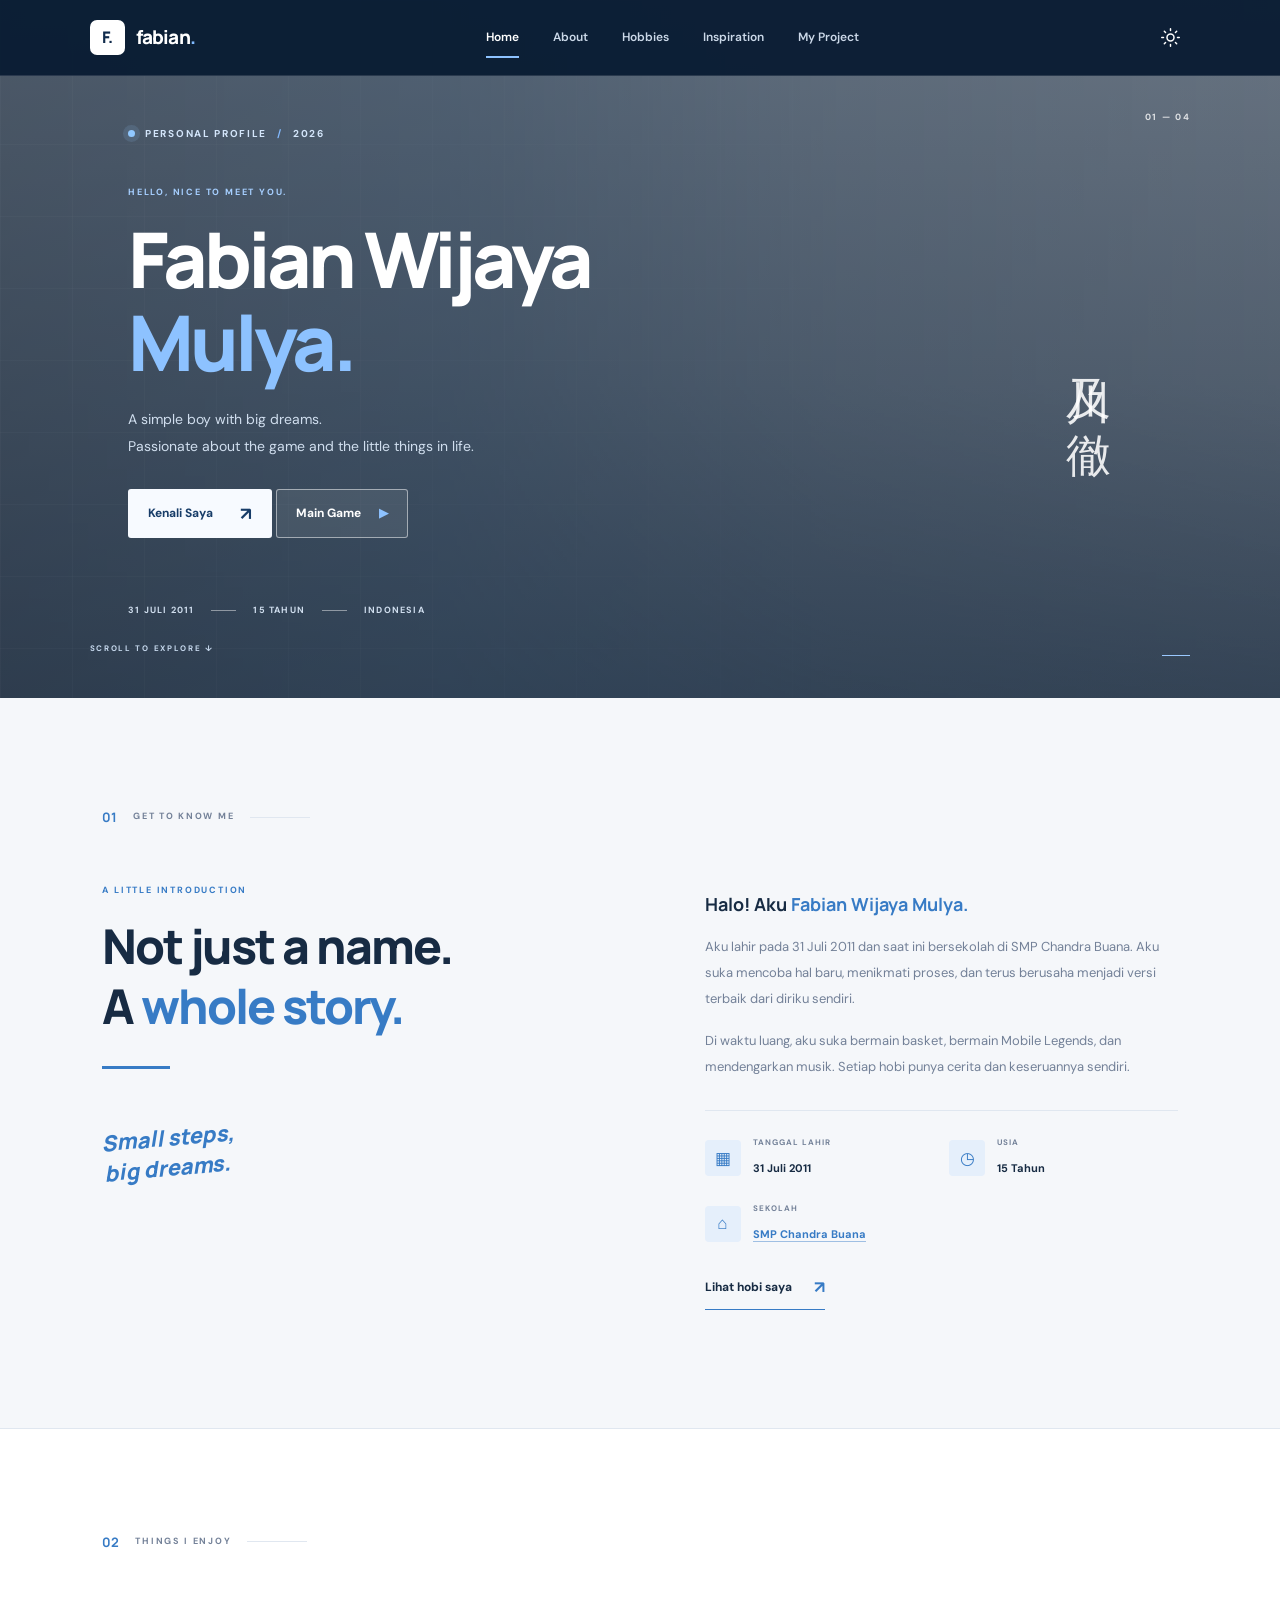
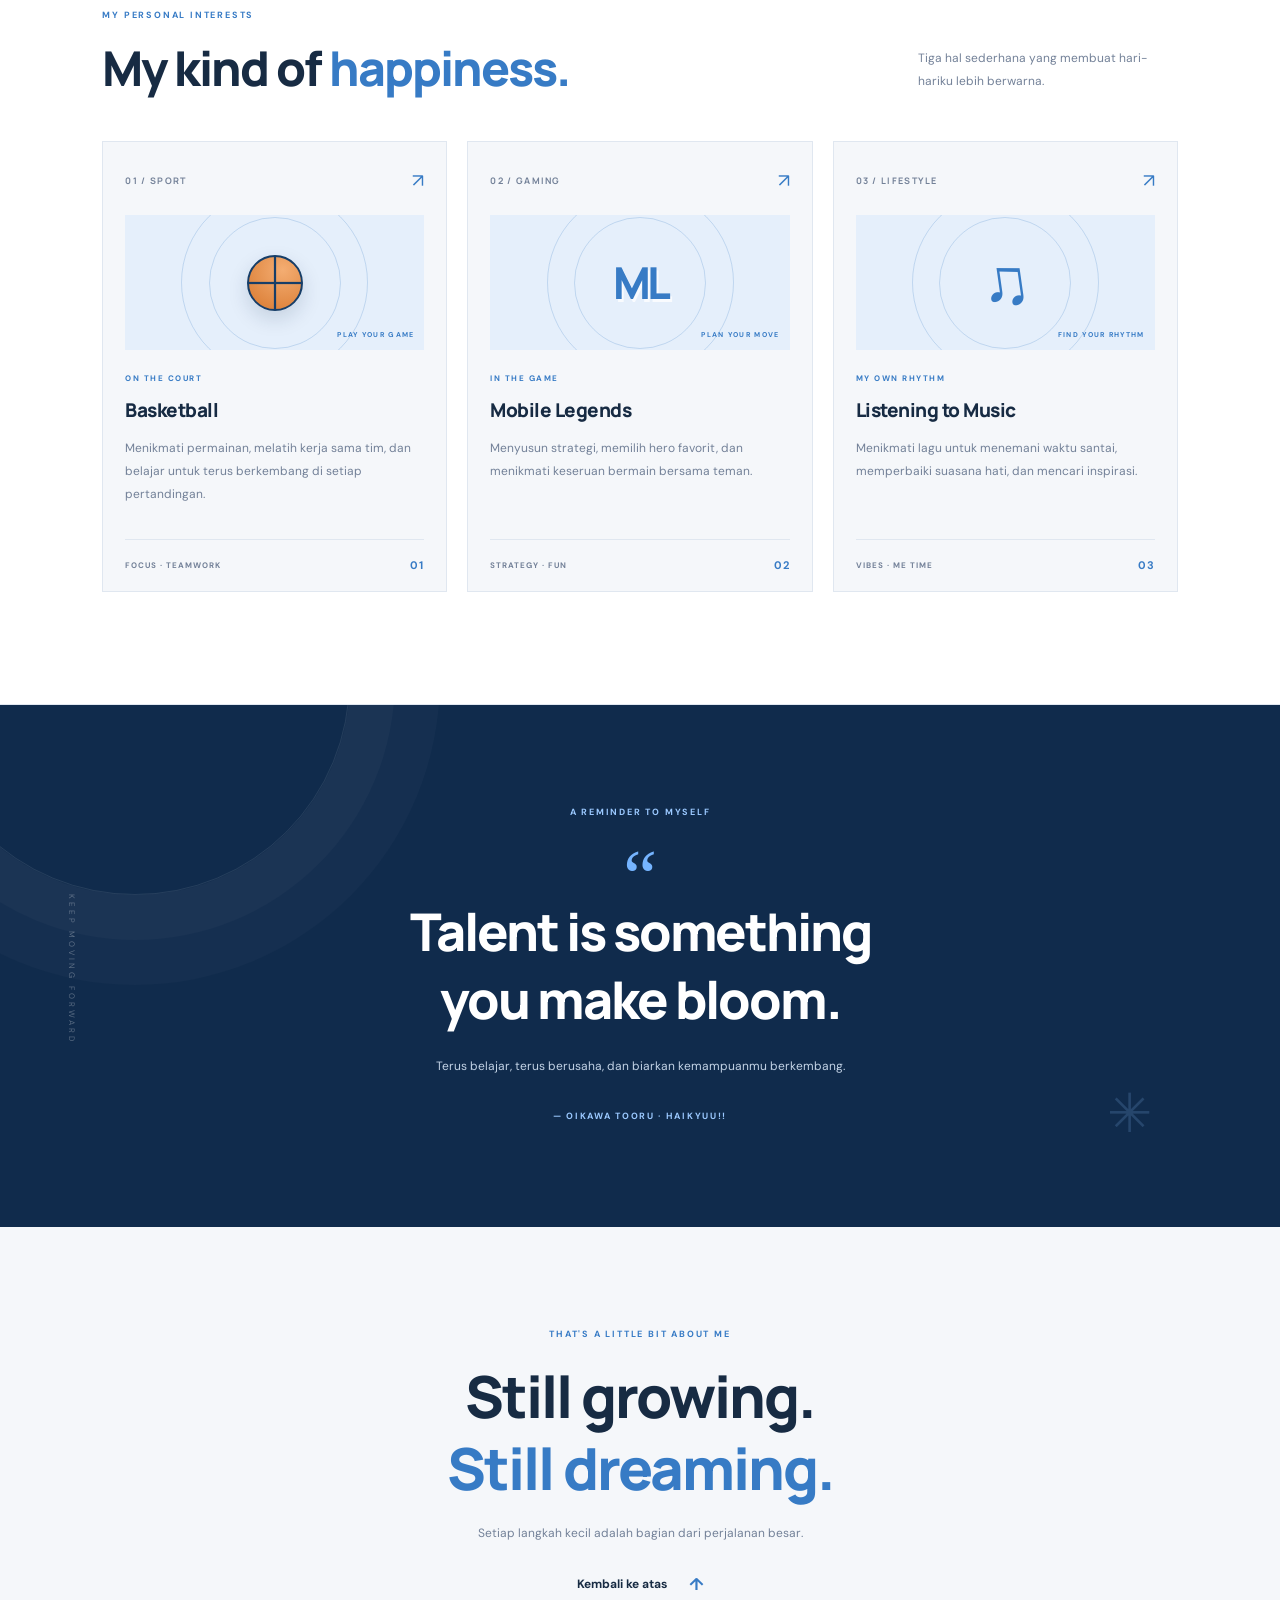
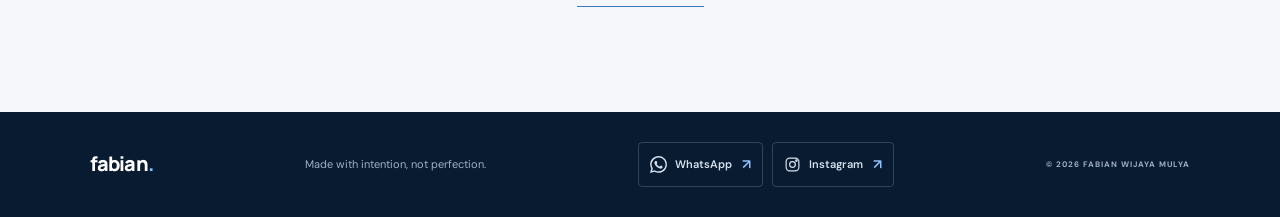
==== index.html @ 52ff794e "Add files via upload" ====
<!DOCTYPE html>
<html lang="id">
<head>
  <meta charset="UTF-8">
  <meta name="viewport" content="width=device-width, initial-scale=1.0">
  <meta name="theme-color" content="#102b4c">
  <meta name="description" content="Kenali Fabian Wijaya Mulya, siswa SMP Chandra Buana yang menyukai basket, Mobile Legends, dan musik.">
  <title>Fabian Wijaya Mulya — Personal Profile</title>

  <link rel="preconnect" href="https://fonts.googleapis.com">
  <link rel="preconnect" href="https://fonts.gstatic.com" crossorigin>
  <link href="https://fonts.googleapis.com/css2?family=DM+Sans:wght@400;500;600;700&family=Manrope:wght@400;500;600;700;800&display=swap" rel="stylesheet">

  <link rel="stylesheet" href="style.css">
  <script src="script.js" defer></script>
</head>

<body>
  <header class="topbar">
    <a href="#home" class="brand" aria-label="Fabian, halaman utama">
      <span class="brand-mark">F.</span>
      <span>fabian<span class="brand-dot">.</span></span>
    </a>

    <nav class="navigation" id="navigation" aria-label="Navigasi utama">
      <a href="#home" class="nav-link active">Home</a>
      <a href="#about" class="nav-link">About</a>
      <a href="#hobbies" class="nav-link">Hobbies</a>
      <a href="#inspiration" class="nav-link">Inspiration</a>
      <a href="project.html" class="nav-link">My Project</a>
    </nav>

    <button class="theme-toggle" id="themeToggle" type="button" aria-label="Ganti tema" title="Ganti tema">
      <svg class="theme-icon" viewBox="0 0 24 24" aria-hidden="true">
        <circle cx="12" cy="12" r="4"/>
        <path d="M12 2v2m0 16v2M4.93 4.93l1.42 1.42m11.3 11.3 1.42 1.42M2 12h2m16 0h2M4.93 19.07l1.42-1.42m11.3-11.3 1.42-1.42"/>
      </svg>
    </button>

    <button class="menu-toggle" id="menuToggle" type="button" aria-label="Buka navigasi" aria-expanded="false" aria-controls="navigation">
      <span></span>
      <span></span>
    </button>
  </header>

  <main>
    <section class="hero" id="home">
      <div class="hero-image" aria-hidden="true"></div>
      <div class="hero-overlay" aria-hidden="true"></div>
      <div class="hero-grid" aria-hidden="true"></div>

      <div class="hero-content">
        <div class="hero-profile-photo" id="profilePhoto">
          <img src="assets/p.png" alt="Foto profil Fabian Wijaya Mulya">
        </div>

        <div class="hero-kicker reveal">
          <span class="status-dot"></span>
          PERSONAL PROFILE <span class="kicker-slash">/</span> 2026
        </div>

        <p class="hero-japanese" aria-hidden="true">及川 徹</p>

        <div class="hero-copy reveal">
          <p class="eyebrow">HELLO, NICE TO MEET YOU.</p>
          <h1>Fabian Wijaya<br><span>Mulya.</span></h1>

          <p class="hero-description">
            A simple boy with big dreams.<br>
            Passionate about the game and the little things in life.
          </p>

          <div class="hero-buttons">
            <a href="#about" class="primary-button">
              Kenali Saya <span>↗</span>
            </a>

            <a href="zuno-volt-fixed/game.html" class="game-button">
              Main Game <span>▶</span>
            </a>
          </div>

          <div class="hero-bottom reveal">
            <span>31 JULI 2011</span>
            <span class="hero-divider"></span>
            <span>15 TAHUN</span>
            <span class="hero-divider"></span>
            <span>INDONESIA</span>
          </div>
        </div>
      </div>

      <div class="hero-caption">
        <span class="caption-line"></span>
      </div>

      <div class="hero-index" aria-hidden="true">01 — 04</div>
      <span class="hero-scroll">SCROLL TO EXPLORE ↓</span>
    </section>

    <section class="intro section-wrap" id="about">
      <div class="section-label reveal">
        <span class="section-number">01</span>
        <span>GET TO KNOW ME</span>
      </div>

      <div class="intro-layout">
        <div class="intro-heading reveal">
          <p class="eyebrow">A LITTLE INTRODUCTION</p>
          <h2>Not just a name.<br>A <span>whole story.</span></h2>
          <div class="heading-line"></div>
          <p class="handwritten">Small steps,<br>big dreams.</p>
        </div>

        <div class="intro-content reveal">
          <p class="intro-lead">Halo! Aku <strong>Fabian Wijaya Mulya.</strong></p>

          <p>
            Aku lahir pada 31 Juli 2011 dan saat ini bersekolah
            di SMP Chandra Buana. Aku suka mencoba hal baru,
            menikmati proses, dan terus berusaha menjadi versi
            terbaik dari diriku sendiri.
          </p>

          <p>
            Di waktu luang, aku suka bermain basket, bermain
            Mobile Legends, dan mendengarkan musik. Setiap hobi
            punya cerita dan keseruannya sendiri.
          </p>

          <div class="profile-facts">
            <div class="fact">
              <span class="fact-icon" aria-hidden="true">▦</span>
              <div>
                <span class="fact-label">TANGGAL LAHIR</span>
                <strong>31 Juli 2011</strong>
              </div>
            </div>

            <div class="fact">
              <span class="fact-icon" aria-hidden="true">◷</span>
              <div>
                <span class="fact-label">USIA</span>
                <strong>15 Tahun</strong>
              </div>
            </div>

            <div class="fact fact-school">
              <span class="fact-icon" aria-hidden="true">⌂</span>
              <div class="school-info">
                <span class="fact-label">SEKOLAH</span>
                <strong>
                  <a href="https://chandrabuana.sch.id/smp" class="school-link" target="_blank" rel="noopener noreferrer">SMP Chandra Buana</a>
                </strong>

                <div class="school-preview">
                  <img src="assets/cb.jpeg" alt="Logo SMP Chandra Buana">
                  <span>SMP Chandra Buana ↗</span>
                </div>
              </div>
            </div>
          </div>

          <a href="#hobbies" class="text-link">
            Lihat hobi saya <span aria-hidden="true">↗</span>
          </a>
        </div>
      </div>
    </section>

    <section class="hobbies-section" id="hobbies">
      <div class="section-wrap">
        <div class="section-label reveal">
          <span class="section-number">02</span>
          <span>THINGS I ENJOY</span>
        </div>

        <div class="hobbies-heading reveal">
          <div>
            <p class="eyebrow">MY PERSONAL INTERESTS</p>
            <h2>My kind of <span>happiness.</span></h2>
          </div>
          <p class="hobbies-note">Tiga hal sederhana yang membuat hari-hariku lebih berwarna.</p>
        </div>

        <div class="hobby-grid">
          <article class="hobby-card reveal">
            <div class="hobby-top">
              <span class="hobby-number">01 / SPORT</span>
              <span class="hobby-icon" aria-hidden="true">↗</span>
            </div>
            <div class="hobby-art basketball-art" aria-hidden="true">
              <span class="basketball"></span>
              <span class="art-label">PLAY YOUR GAME</span>
            </div>
            <div class="hobby-copy">
              <p class="hobby-category">ON THE COURT</p>
              <h3>Basketball</h3>
              <p>Menikmati permainan, melatih kerja sama tim, dan belajar untuk terus berkembang di setiap pertandingan.</p>
            </div>
            <div class="hobby-footer">
              <span>FOCUS · TEAMWORK</span>
              <span aria-hidden="true">01</span>
            </div>
          </article>

          <article class="hobby-card reveal">
            <div class="hobby-top">
              <span class="hobby-number">02 / GAMING</span>
              <span class="hobby-icon" aria-hidden="true">↗</span>
            </div>
            <div class="hobby-art gaming-art" aria-hidden="true">
              <span class="ml-monogram">ML</span>
              <span class="art-label">PLAN YOUR MOVE</span>
            </div>
            <div class="hobby-copy">
              <p class="hobby-category">IN THE GAME</p>
              <h3>Mobile Legends</h3>
              <p>Menyusun strategi, memilih hero favorit, dan menikmati keseruan bermain bersama teman.</p>
            </div>
            <div class="hobby-footer">
              <span>STRATEGY · FUN</span>
              <span aria-hidden="true">02</span>
            </div>
          </article>

          <article class="hobby-card reveal">
            <div class="hobby-top">
              <span class="hobby-number">03 / LIFESTYLE</span>
              <span class="hobby-icon" aria-hidden="true">↗</span>
            </div>
            <div class="hobby-art music-art" aria-hidden="true">
              <span class="music-symbol">♫</span>
              <span class="art-label">FIND YOUR RHYTHM</span>
            </div>
            <div class="hobby-copy">
              <p class="hobby-category">MY OWN RHYTHM</p>
              <h3>Listening to Music</h3>
              <p>Menikmati lagu untuk menemani waktu santai, memperbaiki suasana hati, dan mencari inspirasi.</p>
            </div>
            <div class="hobby-footer">
              <span>VIBES · ME TIME</span>
              <span aria-hidden="true">03</span>
            </div>
          </article>
        </div>
      </div>
    </section>

    <section class="quote-section" id="inspiration">
      <div class="quote-decoration" aria-hidden="true">
        <span class="quote-orbit"></span>
        <span class="quote-star">✳</span>
        <span class="quote-side-text">KEEP MOVING FORWARD</span>
      </div>

      <div class="quote-content reveal">
        <p class="eyebrow">A REMINDER TO MYSELF</p>
        <span class="quote-mark" aria-hidden="true">“</span>
        <blockquote>Talent is something<br>you make bloom.</blockquote>
        <p class="quote-translation">Terus belajar, terus berusaha, dan biarkan kemampuanmu berkembang.</p>
        <span class="quote-author">— OIKAWA TOORU · HAIKYUU!!</span>
      </div>
    </section>

    <section class="closing section-wrap reveal">
      <p class="eyebrow">THAT'S A LITTLE BIT ABOUT ME</p>
      <h2>Still growing.<br><span>Still dreaming.</span></h2>
      <p class="closing-description">Setiap langkah kecil adalah bagian dari perjalanan besar.</p>
      <a class="text-link" href="#home">Kembali ke atas <span aria-hidden="true">↑</span></a>
    </section>
  </main>

  <footer class="footer">
    <a class="footer-brand" href="#home">fabian<span>.</span></a>
    <p class="footer-message">Made with intention, not perfection.</p>

    <div class="social-links">
      <a class="social-link" href="https://wa.me/6287899145038" target="_blank" rel="noopener noreferrer" aria-label="Hubungi Fabian melalui WhatsApp" title="WhatsApp">
        <svg viewBox="0 0 24 24" aria-hidden="true">
          <path d="M20.5 3.5A11.8 11.8 0 0 0 12.1 0C5.5 0 .2 5.3.2 11.8c0 2.1.6 4.2 1.6 6L0 24l6.3-1.7a12 12 0 0 0 5.7 1.4h.1c6.5 0 11.8-5.3 11.8-11.8 0-3.2-1.2-6.1-3.4-8.4ZM12.1 21.7a9.8 9.8 0 0 1-5-1.4l-.4-.2-3.7 1 1-3.6-.2-.4a9.8 9.8 0 1 1 8.3 4.6Zm5.4-7.3c-.3-.1-1.6-.8-1.9-.9-.3-.1-.5-.1-.7.2-.2.3-.7.9-.9 1.1-.2.2-.3.2-.6.1-.3-.1-1.2-.4-2.3-1.4-.8-.7-1.4-1.6-1.6-1.9-.2-.3 0-.5.1-.6l.4-.5c.1-.2.2-.3.3-.5.1-.2 0-.4 0-.5-.1-.1-.7-1.5-.9-2-.2-.5-.5-.4-.7-.4h-.6c-.2 0-.5.1-.8.4-.3.3-1 1-1 2.4s1 2.7 1.1 2.9c.1.2 2 3.1 4.9 4.3.7.3 1.2.5 1.6.6.7.2 1.3.2 1.8.1.6-.1 1.6-.7 1.8-1.3.2-.6.2-1.1.1-1.3-.1-.1-.3-.2-.6-.3Z"/>
        </svg>
        <span>WhatsApp</span>
        <span class="social-arrow" aria-hidden="true">↗</span>
      </a>

      <a class="social-link" href="https://www.instagram.com/fafa23078/" target="_blank" rel="noopener noreferrer" aria-label="Kunjungi Instagram Fabian" title="Instagram">
        <svg viewBox="0 0 24 24" aria-hidden="true">
          <rect x="3" y="3" width="18" height="18" rx="5"/>
          <circle cx="12" cy="12" r="4"/>
          <circle class="instagram-dot" cx="17.5" cy="6.5" r="1"/>
        </svg>
        <span>Instagram</span>
        <span class="social-arrow" aria-hidden="true">↗</span>
      </a>
    </div>

    <span class="footer-copy">© <span id="year">2026</span> FABIAN WIJAYA MULYA</span>
  </footer>
</body>
</html>
---- style.css ----
/* ==========================================
   FABIAN PROFILE
   Editorial Anime / Blue & White
========================================== */

:root {
  color-scheme: light;
  --navy: #102b4c;
  --navy-deep: #091b31;
  --blue: #377bc5;
  --blue-light: #e5effb;
  --paper: #f5f7fa;
  --white: #ffffff;
  --ink: #172b43;
  --muted: #738198;
  --line: #e0e7f0;
  --surface: #ffffff;
  --header-bg: rgba(10, 29, 51, 0.96);
  --shadow: 0 14px 38px rgba(16, 43, 76, 0.07);
  --font-body: "DM Sans", sans-serif;
  --font-display: "Manrope", sans-serif;
}

* {
  box-sizing: border-box;
  margin: 0;
  padding: 0;
}

html {
  scroll-behavior: smooth;
  scroll-padding-top: 85px;
}

body {
  background: var(--paper);
  color: var(--ink);
  font-family: var(--font-body);
  line-height: 1.7;
  overflow-x: hidden;
  -webkit-font-smoothing: antialiased;
  transition: background 0.25s ease, color 0.25s ease;
}

body.dark-theme {
  color-scheme: dark;
  --paper: #0b1727;
  --white: #122239;
  --ink: #eaf2fd;
  --muted: #a0b0c6;
  --line: #293b52;
  --surface: #122239;
  --blue-light: #1d3653;
  --shadow: 0 14px 38px rgba(0, 0, 0, 0.17);
}

a {
  color: inherit;
  text-decoration: none;
}

button {
  font: inherit;
}

button,
a {
  -webkit-tap-highlight-color: transparent;
}

button:focus-visible,
a:focus-visible {
  outline: 3px solid #82baff;
  outline-offset: 4px;
}

::selection {
  color: white;
  background: var(--blue);
}

/* HEADER */

.topbar {
  position: absolute;
  top: 0;
  left: 0;
  z-index: 20;
  display: flex;
  align-items: center;
  justify-content: space-between;
  gap: 28px;
  width: 100%;
  height: 76px;
  padding: 0 7%;
  color: white;
  background: var(--header-bg);
  border-bottom: 1px solid rgba(255, 255, 255, 0.12);
}

.brand {
  display: inline-flex;
  align-items: center;
  gap: 11px;
  font-family: var(--font-display);
  font-size: 19px;
  font-weight: 800;
  letter-spacing: -0.8px;
}

.brand-mark {
  display: grid;
  width: 35px;
  height: 35px;
  place-items: center;
  color: var(--navy);
  background: white;
  border-radius: 7px;
  font-size: 16px;
}

.brand-dot,
.footer-brand span {
  color: #80baff;
}

.navigation {
  display: flex;
  align-items: center;
  gap: 34px;
}

.nav-link {
  position: relative;
  color: #cbd8e8;
  font-size: 12px;
  font-weight: 600;
  transition: color 0.2s ease;
}

.nav-link::after {
  position: absolute;
  right: 100%;
  bottom: -10px;
  left: 0;
  height: 2px;
  content: "";
  background: #8dc2ff;
  transition: right 0.25s ease;
}

.nav-link:hover,
.nav-link.active {
  color: white;
}

.nav-link:hover::after,
.nav-link.active::after {
  right: 0;
}

.theme-toggle,
.menu-toggle {
  display: grid;
  flex-shrink: 0;
  place-items: center;
  color: white;
  background: transparent;
  border: 0;
  cursor: pointer;
}

.theme-toggle {
  width: 40px;
  height: 40px;
  border-radius: 50%;
}

.theme-toggle:hover {
  background: rgba(255, 255, 255, 0.12);
}

.theme-icon {
  width: 21px;
  height: 21px;
  fill: none;
  stroke: currentColor;
  stroke-width: 1.7;
  stroke-linecap: round;
}

.menu-toggle {
  display: none;
  padding: 8px;
}

.menu-toggle span {
  display: block;
  width: 22px;
  height: 2px;
  margin: 3px;
  background: white;
  transition: transform 0.2s ease;
}

.menu-toggle[aria-expanded="true"] span:first-child {
  transform: translateY(4px) rotate(45deg);
}

.menu-toggle[aria-expanded="true"] span:last-child {
  transform: translateY(-4px) rotate(-45deg);
}

/* HERO */

.hero {
  position: relative;
  isolation: isolate;
  display: flex;
  align-items: center;
  min-height: 680px;
  overflow: hidden;
  padding: 125px 10% 80px;
  color: white;

  background-image:
    linear-gradient(
      rgba(7, 24, 44, 0.55),
      rgba(7, 24, 44, 0.75)
    ),
    url("img/Oikawa.jpg");

  background-size: cover;
  background-position: center;
  background-repeat: no-repeat;
}

.hero-image,
.hero-overlay,
.hero-grid {
  position: absolute;
  inset: 0;
  pointer-events: none;
}

.hero-image {
  z-index: -3;
  background-image: url("img/oikawa.jpg");
  background-position: center 36%;
  background-size: cover;
  transform: scale(1.015);
}

.hero-overlay {
  z-index: -2;
  background:
    linear-gradient(
      90deg,
      rgba(7, 24, 44, 0.97) 0%,
      rgba(12, 40, 69, 0.88) 35%,
      rgba(12, 40, 69, 0.48) 65%,
      rgba(12, 40, 69, 0.26) 100%
    ),
    linear-gradient(
      0deg,
      rgba(9, 27, 49, 0.66),
      transparent 45%
    );
}

.hero-grid {
  z-index: -1;
  opacity: 0.12;
  background-image:
    linear-gradient(rgba(255,255,255,.2) 1px, transparent 1px),
    linear-gradient(90deg, rgba(255,255,255,.2) 1px, transparent 1px);
  background-size: 72px 72px;
  mask-image: linear-gradient(to right, black, transparent 80%);
}

.hero-content {
  position: relative;
  z-index: 1;
  width: 100%;
  max-width: 1180px;
  margin: 0 auto;
}

.hero-kicker,
.eyebrow,
.section-label,
.hero-bottom,
.hero-caption,
.hero-index,
.hero-scroll,
.fact-label,
.hobby-category,
.hobby-footer,
.quote-author,
.footer-copy {
  font-size: 10px;
  font-weight: 700;
  letter-spacing: 1.7px;
}

.hero-kicker {
  display: flex;
  align-items: center;
  gap: 10px;
  margin-bottom: 43px;
  color: #d4e6fb;
}

.status-dot {
  width: 7px;
  height: 7px;
  background: #91c8ff;
  border-radius: 50%;
  box-shadow: 0 0 0 5px rgba(145, 200, 255, 0.13);
}

.kicker-slash {
  color: #83baff;
}

.hero-japanese {
  position: absolute;
  top: 13%;
  right: 1%;
  font-family: serif;
  font-size: clamp(38px, 5vw, 66px);
  line-height: 1.5;
  writing-mode: vertical-rl;
  color: rgba(255,255,255,0.65);
  letter-spacing: 10px;
  pointer-events: none;
}

.hero-copy {
  max-width: 650px;
}

.eyebrow {
  margin-bottom: 18px;
  color: var(--blue);
  font-size: 9px;
  letter-spacing: 1.8px;
}

.hero-copy .eyebrow {
  color: #a6cfff;
}

.hero h1 {
  font-family: var(--font-display);
  font-size: clamp(43px, 6vw, 78px);
  font-weight: 800;
  line-height: 1.08;
  letter-spacing: -4px;
}

.hero h1 span {
  color: #8dc2ff;
}

.hero-description {
  margin-top: 22px;
  color: #d0deee;
  font-size: 14px;
  line-height: 1.9;
}

.primary-button {
  display: inline-flex;
  align-items: center;
  gap: 27px;
  margin-top: 30px;
  padding: 13px 19px;
  color: #173c68;
  background: #f7faff;
  border: 1px solid transparent;
  border-radius: 3px;
  font-size: 12px;
  font-weight: 700;
  transition:
    background 0.25s ease,
    transform 0.25s ease;
}

.primary-button span {
  font-size: 18px;
  line-height: 1;
}

.primary-button:hover {
  background: #8dc2ff;
  transform: translateY(-2px);
}

.hero-bottom {
  display: flex;
  align-items: center;
  flex-wrap: wrap;
  gap: 17px;
  margin-top: 65px;
  color: #d0deee;
  font-size: 9px;
  letter-spacing: 1.2px;
}

.hero-divider {
  width: 25px;
  height: 1px;
  background: rgba(255,255,255,0.45);
}

.hero-caption {
  position: absolute;
  right: 7%;
  bottom: 42px;
  display: flex;
  align-items: center;
  gap: 10px;
  color: #e2ecf8;
  font-size: 8px;
}

.caption-line {
  width: 28px;
  height: 1px;
  background: #9bc9ff;
}

.hero-index {
  position: absolute;
  top: 110px;
  right: 7%;
  color: rgba(255,255,255,0.8);
  font-size: 9px;
}

.hero-scroll {
  position: absolute;
  bottom: 42px;
  left: 7%;
  color: #c6d8ed;
  font-size: 8px;
}

/* SHARED SECTIONS */

.section-wrap {
  width: min(1180px, 84%);
  margin: 0 auto;
}

.intro {
  padding-top: 108px;
  padding-bottom: 118px;
}

.section-label {
  display: flex;
  align-items: center;
  gap: 16px;
  margin-bottom: 55px;
  color: var(--muted);
  font-size: 9px;
}

.section-number {
  color: var(--blue);
  font-family: var(--font-display);
  font-size: 13px;
  letter-spacing: 0;
}

.section-label::after {
  width: 60px;
  height: 1px;
  content: "";
  background: var(--line);
}

.intro-layout {
  display: grid;
  grid-template-columns: 1fr 1fr;
  gap: 12%;
}

.intro-heading h2,
.hobbies-heading h2,
.closing h2 {
  font-family: var(--font-display);
  font-size: clamp(32px, 4vw, 48px);
  font-weight: 800;
  line-height: 1.25;
  letter-spacing: -2px;
}

.intro-heading h2 span,
.hobbies-heading h2 span,
.closing h2 span {
  color: var(--blue);
}

.heading-line {
  width: 68px;
  height: 3px;
  margin-top: 30px;
  background: var(--blue);
}

.handwritten {
  margin-top: 40px;
  color: var(--blue);
  font-family: var(--font-display);
  font-size: 22px;
  font-weight: 800;
  font-style: italic;
  line-height: 1.35;
  transform: rotate(-5deg);
}

.intro-content {
  padding-top: 3px;
}

.intro-content > p {
  margin-bottom: 16px;
  color: var(--muted);
  font-size: 13px;
  line-height: 2;
}

.intro-content .intro-lead {
  margin-bottom: 12px;
  color: var(--ink);
  font-family: var(--font-display);
  font-size: 18px;
  font-weight: 700;
}

.intro-lead strong {
  color: var(--blue);
}

.profile-facts {
  display: grid;
  grid-template-columns: 1fr 1fr;
  gap: 22px 16px;
  margin-top: 30px;
  padding-top: 25px;
  border-top: 1px solid var(--line);
}

.fact {
  display: flex;
  align-items: center;
  gap: 12px;
  min-width: 0;
}

.fact-icon {
  display: grid;
  flex-shrink: 0;
  width: 36px;
  height: 36px;
  place-items: center;
  color: var(--blue);
  background: var(--blue-light);
  border-radius: 4px;
  font-size: 17px;
}

.fact-label {
  display: block;
  margin-bottom: 3px;
  color: var(--muted);
  font-size: 8px;
  letter-spacing: 1px;
}

.fact strong {
  font-size: 11px;
  font-weight: 700;
  overflow-wrap: anywhere;
}

.text-link {
  display: inline-flex;
  align-items: center;
  gap: 22px;
  margin-top: 27px;
  padding-bottom: 7px;
  color: var(--ink);
  border-bottom: 1px solid var(--blue);
  font-size: 12px;
  font-weight: 700;
}

.text-link span {
  color: var(--blue);
  font-size: 17px;
  transition: transform 0.2s ease;
}

.text-link:hover span {
  transform: translate(3px, -2px);
}

/* HOBBIES */

.hobbies-section {
  padding: 102px 0 112px;
  background: var(--white);
  border-top: 1px solid var(--line);
  border-bottom: 1px solid var(--line);
}

.hobbies-heading {
  display: flex;
  align-items: end;
  justify-content: space-between;
  gap: 30px;
  margin-bottom: 43px;
}

.hobbies-heading .eyebrow {
  margin-bottom: 15px;
}

.hobbies-note {
  max-width: 260px;
  padding-bottom: 5px;
  color: var(--muted);
  font-size: 12px;
  line-height: 1.9;
}

.hobby-grid {
  display: grid;
  grid-template-columns: repeat(3, minmax(0, 1fr));
  gap: 20px;
}

.hobby-card {
  display: flex;
  flex-direction: column;
  min-width: 0;
  padding: 23px 22px 0;
  background: var(--paper);
  border: 1px solid var(--line);
  transition:
    transform 0.3s ease,
    border-color 0.3s ease,
    box-shadow 0.3s ease;
}

.hobby-card:hover {
  transform: translateY(-5px);
  border-color: #8eb8e8;
  box-shadow: var(--shadow);
}

.hobby-top {
  display: flex;
  align-items: center;
  justify-content: space-between;
}

.hobby-number {
  color: var(--muted);
  font-family: var(--font-display);
  font-size: 9px;
  font-weight: 700;
  letter-spacing: 1.3px;
}

.hobby-icon {
  color: var(--blue);
  font-size: 19px;
}

.hobby-art {
  position: relative;
  display: grid;
  height: 135px;
  margin: 18px 0 22px;
  overflow: hidden;
  place-items: center;
  background: var(--blue-light);
}

.hobby-art::before,
.hobby-art::after {
  position: absolute;
  content: "";
  border: 1px solid rgba(55,123,197,0.22);
  border-radius: 50%;
}

.hobby-art::before {
  width: 130px;
  height: 130px;
}

.hobby-art::after {
  width: 185px;
  height: 185px;
}

.basketball {
  z-index: 1;
  width: 56px;
  height: 56px;
  background:
    linear-gradient(90deg, transparent 47%, #173e68 48%, #173e68 52%, transparent 53%),
    linear-gradient(0deg, transparent 47%, #173e68 48%, #173e68 52%, transparent 53%),
    radial-gradient(circle at 65% 25%, #f4ad72, #d8792f);
  border: 2px solid #173e68;
  border-radius: 50%;
  box-shadow: 0 8px 20px rgba(16,43,76,0.15);
}

.ml-monogram {
  z-index: 1;
  color: var(--blue);
  font-family: var(--font-display);
  font-size: 44px;
  font-weight: 800;
  letter-spacing: -4px;
  text-shadow: 2px 3px 0 rgba(255,255,255,0.75);
}

.music-symbol {
  z-index: 1;
  color: var(--blue);
  font-size: 67px;
  font-weight: 700;
  line-height: 1;
  transform: rotate(-8deg);
}

.art-label {
  position: absolute;
  right: 10px;
  bottom: 9px;
  z-index: 2;
  color: var(--blue);
  font-size: 7px;
  font-weight: 700;
  letter-spacing: 1.3px;
}

.hobby-category {
  margin-bottom: 8px;
  color: var(--blue);
  font-size: 8px;
  letter-spacing: 1.5px;
}

.hobby-copy h3 {
  margin-bottom: 11px;
  font-family: var(--font-display);
  font-size: 19px;
  font-weight: 800;
  letter-spacing: -0.5px;
}

.hobby-copy > p:last-child {
  min-height: 80px;
  color: var(--muted);
  font-size: 12px;
  line-height: 1.9;
}

.hobby-footer {
  display: flex;
  align-items: center;
  justify-content: space-between;
  gap: 8px;
  margin-top: 22px;
  padding: 16px 0;
  color: var(--muted);
  border-top: 1px solid var(--line);
  font-size: 8px;
  letter-spacing: 1px;
}

.hobby-footer span:last-child {
  color: var(--blue);
  font-size: 11px;
}

/* INSPIRATION */

.quote-section {
  position: relative;
  display: flex;
  justify-content: center;
  padding: 100px 8%;
  overflow: hidden;
  color: white;
  text-align: center;
  background: var(--navy);
}

.quote-content {
  position: relative;
  z-index: 1;
  max-width: 650px;
}

.quote-content .eyebrow {
  color: #9bc9ff;
}

.quote-mark {
  display: block;
  height: 60px;
  margin-top: 12px;
  color: #75b4ff;
  font-family: Georgia, serif;
  font-size: 76px;
  line-height: 1;
}

.quote-content blockquote {
  font-family: var(--font-display);
  font-size: clamp(31px, 4.5vw, 52px);
  font-weight: 800;
  line-height: 1.3;
  letter-spacing: -2px;
}

.quote-translation {
  max-width: 440px;
  margin: 22px auto;
  color: #c3d3e6;
  font-size: 12px;
  line-height: 1.9;
}

.quote-author {
  color: #9bc9ff;
  font-size: 9px;
}

.quote-decoration {
  position: absolute;
  inset: 0;
  overflow: hidden;
  pointer-events: none;
}

.quote-orbit {
  position: absolute;
  top: -240px;
  left: -80px;
  width: 430px;
  height: 430px;
  border: 1px solid rgba(255,255,255,0.09);
  border-radius: 50%;
  box-shadow:
    0 0 0 45px rgba(255,255,255,0.025),
    0 0 0 90px rgba(255,255,255,0.02);
}

.quote-star {
  position: absolute;
  right: 10%;
  bottom: 13%;
  color: rgba(141,194,255,0.18);
  font-size: 54px;
}

.quote-side-text {
  position: absolute;
  bottom: 35%;
  left: 5%;
  color: rgba(255,255,255,0.3);
  font-size: 8px;
  letter-spacing: 3px;
  writing-mode: vertical-rl;
}

/* CLOSING */

.closing {
  padding-top: 100px;
  padding-bottom: 105px;
  text-align: center;
}

.closing .eyebrow {
  margin-bottom: 17px;
}

.closing h2 {
  font-size: clamp(36px, 5vw, 58px);
}

.closing-description {
  margin-top: 18px;
  color: var(--muted);
  font-size: 12px;
}

/* FOOTER & SOCIAL MEDIA */

.footer {
  display: flex;
  align-items: center;
  justify-content: space-between;
  flex-wrap: wrap;
  gap: 18px;
  min-height: 105px;
  padding: 24px 7%;
  color: #d4e0ee;
  background: var(--navy-deep);
}

.footer-brand {
  font-family: var(--font-display);
  font-size: 20px;
  font-weight: 800;
  letter-spacing: -0.8px;
  color: white;
}

.footer-message {
  color: #9fb1c7;
  font-size: 11px;
}

.social-links {
  display: flex;
  align-items: center;
  justify-content: center;
  flex-wrap: wrap;
  gap: 9px;
}

.social-link {
  display: inline-flex;
  align-items: center;
  gap: 8px;
  padding: 10px 11px;
  color: #d4e0ee;
  background: transparent;
  border: 1px solid rgba(212,224,238,0.2);
  border-radius: 4px;
  font-size: 11px;
  font-weight: 600;
  transition:
    color 0.25s ease,
    background 0.25s ease,
    border-color 0.25s ease,
    transform 0.25s ease;
}

.social-link svg {
  width: 17px;
  height: 17px;
  flex-shrink: 0;
  fill: none;
  stroke: currentColor;
  stroke-width: 1.7;
  stroke-linecap: round;
  stroke-linejoin: round;
}

.social-link:first-child svg {
  fill: currentColor;
  stroke: none;
}

.social-link .social-arrow {
  margin-left: 2px;
  color: #8dc2ff;
  font-size: 14px;
  transition: transform 0.25s ease;
}

.social-link:hover {
  color: white;
  background: rgba(102,165,235,0.14);
  border-color: #6eabea;
  transform: translateY(-2px);
}

.social-link:hover .social-arrow {
  transform: translate(2px, -2px);
}

.footer-copy {
  color: #9fb1c7;
  font-size: 8px;
  letter-spacing: 1px;
}

/* SCROLL REVEAL */

.reveal {
  opacity: 0;
  transform: translateY(20px);
  transition:
    opacity 0.7s ease,
    transform 0.7s ease;
}

.reveal.visible {
  opacity: 1;
  transform: translateY(0);
}

@media (prefers-reduced-motion: reduce) {
  *,
  *::before,
  *::after {
    scroll-behavior: auto !important;
    transition-duration: 0.01ms !important;
    animation-duration: 0.01ms !important;
  }

  .reveal {
    opacity: 1;
    transform: none;
  }
}

/* TABLET */

@media (max-width: 1000px) {
  .topbar {
    padding: 0 5%;
  }

  .navigation {
    gap: 20px;
  }

  .hero {
    padding-right: 8%;
    padding-left: 8%;
    background-position: 58% center;
  }

  .section-wrap {
    width: 88%;
  }

  .intro-layout {
    gap: 7%;
  }

  .hobby-grid {
    gap: 13px;
  }

  .hobby-card {
    padding-right: 16px;
    padding-left: 16px;
  }

  .footer {
    padding-right: 5%;
    padding-left: 5%;
  }
}

/* MOBILE */

@media (max-width: 720px) {
  html {
    scroll-padding-top: 75px;
  }

  .topbar {
    height: 68px;
    padding: 0 6%;
    gap: 10px;
  }

  .brand {
    font-size: 17px;
  }

  .navigation {
    position: absolute;
    top: 68px;
    right: 0;
    left: 0;
    display: none;
    align-items: stretch;
    flex-direction: column;
    gap: 0;
    padding: 14px 6% 22px;
    background: #102b4c;
    border-top: 1px solid rgba(255,255,255,0.12);
  }

  .navigation.open {
    display: flex;
  }

  .nav-link {
    padding: 12px 0;
    font-size: 13px;
  }

  .nav-link::after {
    bottom: 5px;
  }

  .theme-toggle {
    margin-left: auto;
  }

  .menu-toggle {
    display: grid;
  }

  .hero {
    min-height: 700px;
    align-items: end;
    padding: 130px 7% 100px;
  }

  .hero-image {
    background-position: 61% center;
  }

  .hero-overlay {
    background:
      linear-gradient(
        0deg,
        rgba(7,24,44,0.98) 0%,
        rgba(7,24,44,0.85) 45%,
        rgba(7,24,44,0.25) 100%
      ),
      linear-gradient(
        90deg,
        rgba(7,24,44,0.38),
        transparent
      );
  }

  .hero-kicker {
    margin-bottom: 29px;
    font-size: 8px;
    letter-spacing: 1.2px;
  }

  .hero h1 {
    font-size: clamp(42px, 10vw, 63px);
    letter-spacing: -2.5px;
  }

  .hero-description {
    font-size: 13px;
  }

  .hero-japanese {
    top: 14%;
    right: 1%;
    font-size: 34px;
    opacity: 0.8;
  }

  .hero-index {
    top: 91px;
    right: 7%;
  }

  .hero-bottom {
    gap: 10px;
    margin-top: 47px;
    font-size: 8px;
    letter-spacing: 0.8px;
  }

  .hero-divider {
    width: 12px;
  }

  .hero-caption {
    right: 7%;
    bottom: 28px;
    font-size: 7px;
  }

  .hero-scroll {
    bottom: 28px;
    left: 7%;
    font-size: 7px;
  }

  .section-wrap {
    width: 86%;
  }

  .intro {
    padding-top: 76px;
    padding-bottom: 82px;
  }

  .section-label {
    margin-bottom: 38px;
  }

  .intro-layout {
    grid-template-columns: 1fr;
    gap: 35px;
  }

  .intro-heading h2,
  .hobbies-heading h2 {
    font-size: 36px;
  }

  .handwritten {
    margin-top: 25px;
    font-size: 20px;
  }

  .profile-facts {
    grid-template-columns: 1fr;
    gap: 17px;
  }

  .hobbies-section {
    padding: 76px 0 82px;
  }

  .hobbies-heading {
    display: block;
    margin-bottom: 32px;
  }

  .hobbies-note {
    margin-top: 14px;
  }

  .hobby-grid {
    grid-template-columns: 1fr;
    gap: 17px;
  }

  .hobby-card {
    padding: 20px 20px 0;
  }

  .hobby-art {
    height: 145px;
  }

  .hobby-copy > p:last-child {
    min-height: 0;
  }

  .hobby-footer {
    margin-top: 18px;
  }

  .quote-section {
    padding: 82px 7%;
  }

  .quote-content blockquote {
    font-size: 34px;
    letter-spacing: -1.4px;
  }

  .quote-side-text {
    display: none;
  }

  .quote-star {
    right: 5%;
    bottom: 5%;
    font-size: 36px;
  }

  .closing {
    padding-top: 75px;
    padding-bottom: 80px;
  }

  .footer {
    flex-direction: column;
    gap: 15px;
    padding: 30px 6%;
    text-align: center;
  }

  .footer-message {
    font-size: 11px;
  }

  .social-links {
    width: 100%;
    gap: 9px;
  }

  .social-link {
    padding: 10px 12px;
  }

  .footer-copy {
    margin-top: 2px;
    line-height: 1.8;
    text-align: center;
  }
}

@media (max-width: 380px) {
  .hero h1 {
    font-size: 39px;
  }

  .hero-bottom {
    gap: 7px;
    font-size: 7px;
  }

  .hero-divider {
    width: 7px;
  }

  .intro-heading h2,
  .hobbies-heading h2 {
    font-size: 31px;
  }

  .social-link {
    gap: 6px;
    padding: 9px;
    font-size: 10px;
  }
}



/* ==========================================
   HERO PHOTO & JAPANESE TEXT — FINAL
========================================== */

/* Bingkai foto Fabian */
.hero-profile-photo {
  position: absolute;
  z-index: 3;
  top: 50%;
  right: 12%;
    width: clamp(115px, 32vw, 155px);
  aspect-ratio: 3 / 5;
  overflow: hidden;
  border: 4px solid rgba(255, 255, 255, 0.95);
  border-radius: 160px;
  box-shadow: 0 0 30px rgba(91, 160, 255, 0.55);
  opacity: 0;
  visibility: hidden;
  transform: translateY(calc(-50% + 25px)) scale(.96);
  filter: blur(5px);
  transition:
    opacity .7s ease,
    transform .7s ease,
    filter .7s ease,
    visibility .7s;
}

.hero-profile-photo img {
  display: block;
  width: 100%;
  height: 100%;
  object-fit: cover;
  object-position: center;
}

.hero-profile-photo.is-visible {
  opacity: 1;
  visibility: visible;
  transform: translateY(-50%) scale(1);
  filter: blur(0);
}

/* Tulisan Jepang di sisi kanan foto */
.hero-japanese {
  position: absolute;
  z-index: 4;
  top: 50%;
  right: 3%;
  margin: 0;
  color: rgba(255, 255, 255, .88);
  font-family: serif;
  font-size: clamp(30px, 3.5vw, 48px);
  line-height: 1.5;
  writing-mode: vertical-rl;
  text-orientation: upright;
  white-space: normal;
  letter-spacing: 2px;
  transform: translateY(-50%);
  pointer-events: none;
}

.hero-image {
  filter: brightness(1.25) contrast(1.12) saturate(1.12);
}

.hero-overlay {
  opacity: 0.35;
}

/* Tampilan HP */
@media (max-width: 720px) {
  .hero-profile-photo {
    top: 155px;
    right: 8%;
    width: clamp(160px, 21vw, 260px);
    transform: translateY(20px) scale(.96);
  }

  .hero-profile-photo.is-visible {
    transform: translateY(0) scale(1);
  }

  .hero-japanese {
    top: 160px;
    right: 1%;
    font-size: 25px;
    line-height: 1.5;
    transform: none;
  }
}

@media (prefers-reduced-motion: reduce) {
  .hero-profile-photo {
    transition: none;
  }
}


```css
/* Link sekolah dan preview website */
.school-info {
  position: relative;
}

.school-link {
  position: relative;
  color: var(--blue);
  text-decoration: none;
  border-bottom: 1px solid rgba(55, 123, 197, 0.45);
  cursor: pointer;
}

.school-link:hover,
.school-link:focus-visible {
  color: var(--navy);
  border-bottom-color: var(--blue);
}

/* Bingkai preview logo sekolah */
.school-preview {
  position: absolute;
  z-index: 100;
  top: 100%;
  left: 0;
  width: 240px;
  max-width: 70vw;
  padding: 7px;
  margin-top: 8px;
  background: var(--white);
  border: 1px solid var(--line);
  border-radius: 10px;
  box-shadow: 0 14px 36px rgba(9, 27, 49, 0.2);
  opacity: 0;
  visibility: hidden;
  pointer-events: none;
  transform: translateY(8px);
  transition:
    opacity 0.2s ease,
    transform 0.2s ease,
    visibility 0.2s ease;
}

.school-preview img {
  display: block;
  width: 100%;
  height: 125px;
  object-fit: contain;
  object-position: center;
  background: #f5f7fa;
  border-radius: 7px;
}

.school-preview span {
  display: block;
  padding: 9px 5px 3px;
  color: var(--navy);
  font-size: 12px;
  font-weight: 600;
}

/* Preview muncul saat nama sekolah diarahkan */
.fact-school .school-info:hover .school-preview,
.fact-school .school-info:focus-within .school-preview {
  opacity: 1;
  visibility: visible;
  pointer-events: auto;
  transform: translateY(0);
}
```

```css
/* Tombol game di hero */
.hero-buttons {
  display: flex;
  align-items: center;
  flex-wrap: wrap;
  gap: 12px;
}

.game-button {
  display: inline-flex;
  align-items: center;
  justify-content: center;
  gap: 18px;
  margin-top: 30px;
  padding: 13px 19px;
  color: #ffffff;
  background: rgba(255, 255, 255, 0.08);
  border: 1px solid rgba(255, 255, 255, 0.5);
  border-radius: 3px;
  font-size: 12px;
  font-weight: 700;
  transition:
    background 0.25s ease,
    color 0.25s ease,
    transform 0.25s ease;
}

.game-button span {
  color: #8dc2ff;
  font-size: 12px;
}

.game-button:hover {
  color: #173c68;
  background: #8dc2ff;
  border-color: #8dc2ff;
  transform: translateY(-2px);
}

.game-button:hover span {
  color: #173c68;
}

@media (max-width: 380px) {
  .hero-buttons {
    gap: 8px;
  }

  .hero-buttons .primary-button,
  .hero-buttons .game-button {
    gap: 10px;
    padding: 12px;
    font-size: 11px;
  }
}
```
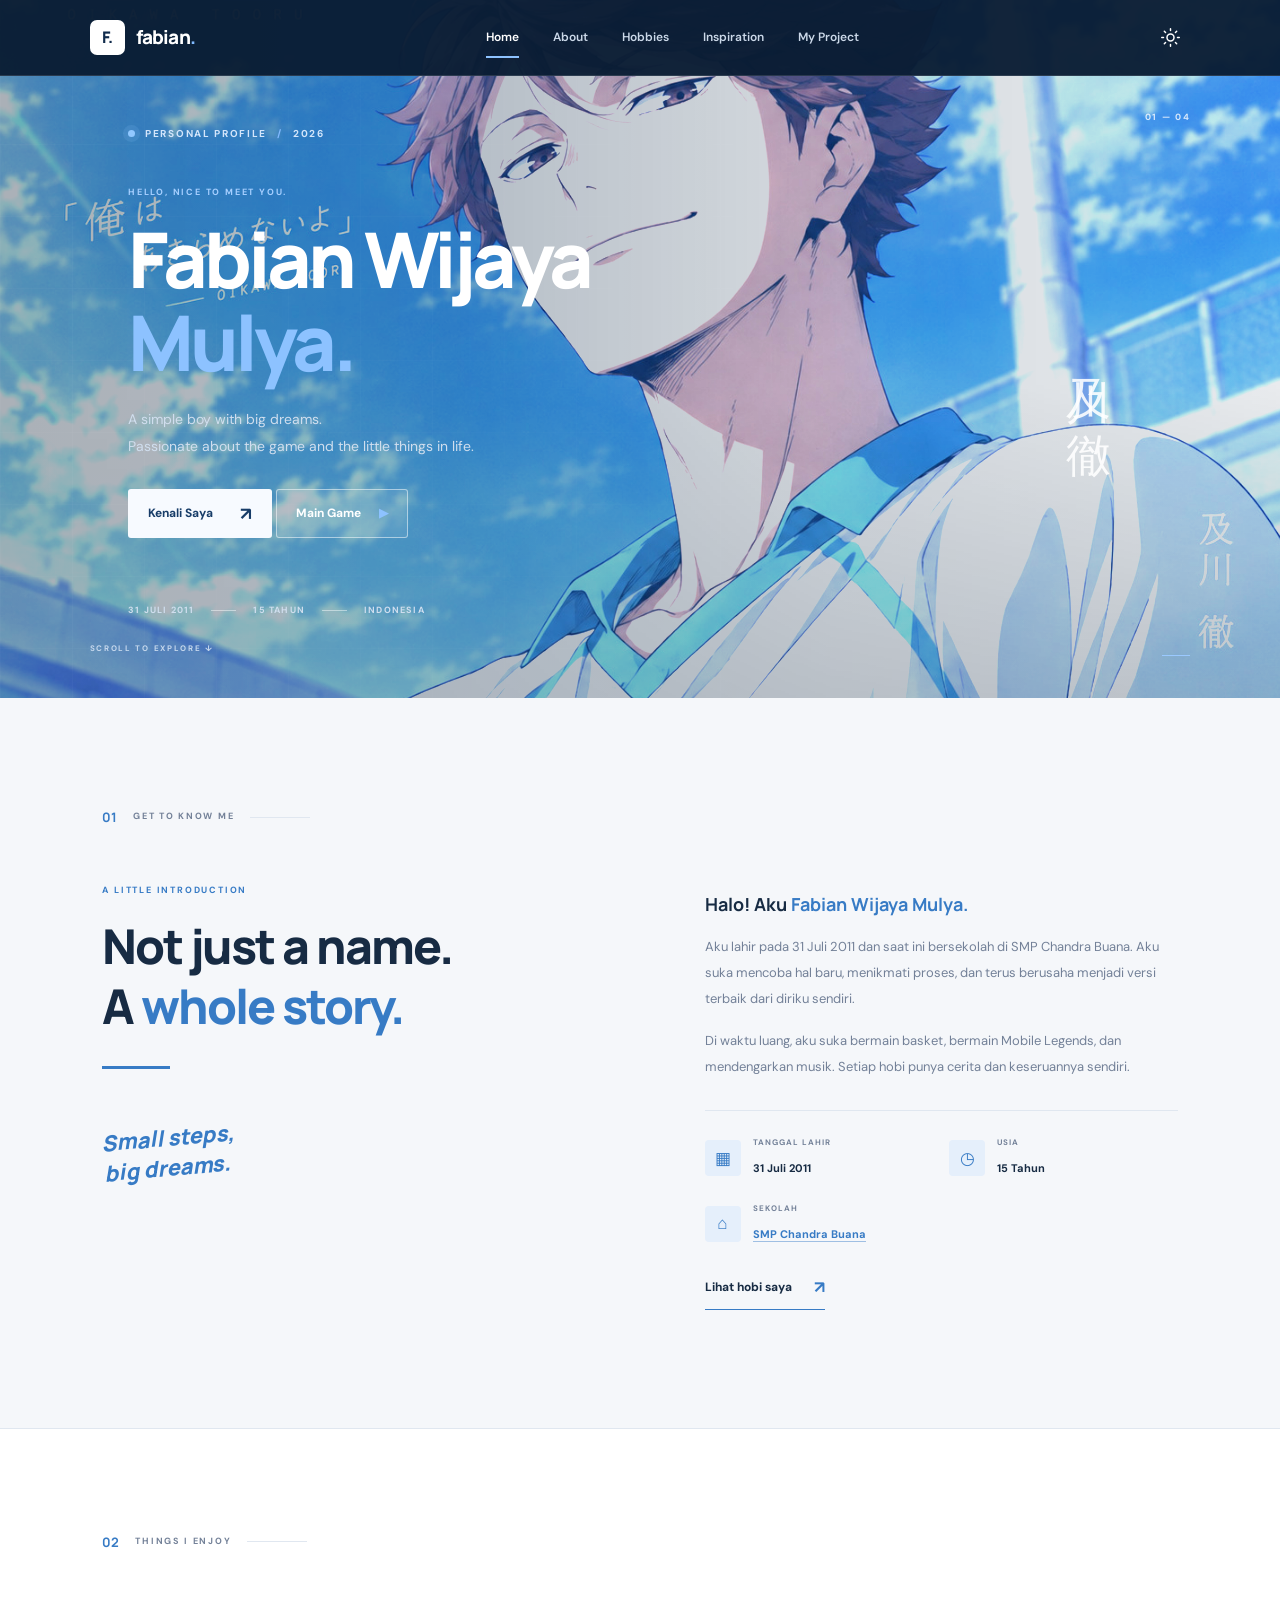
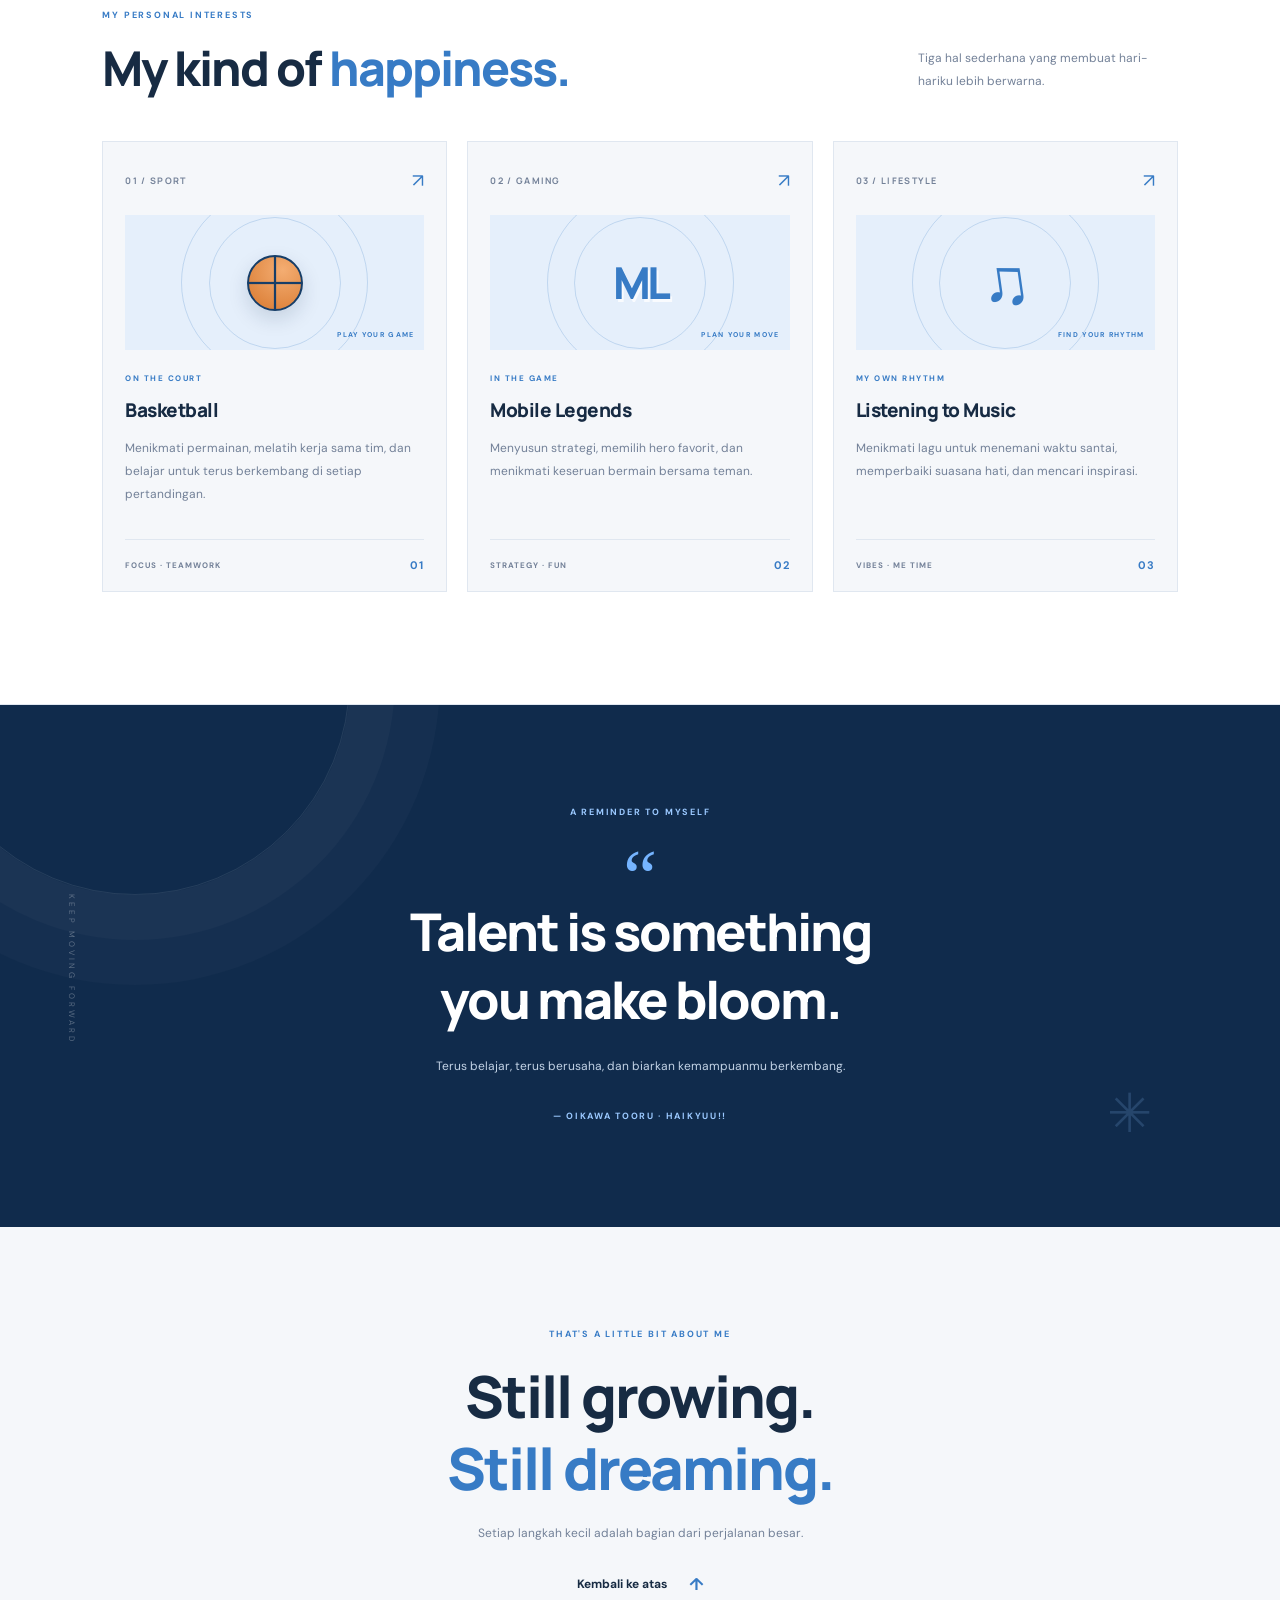
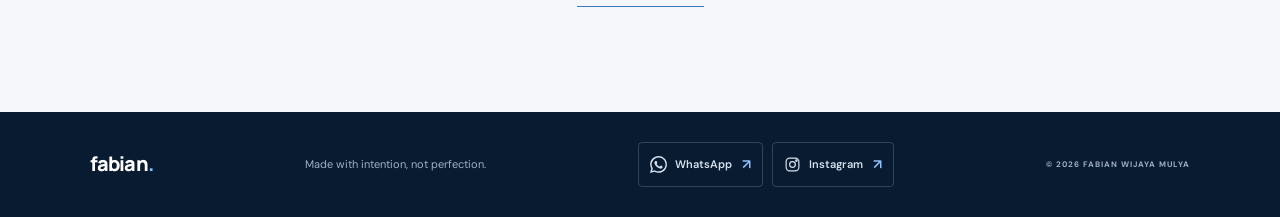
==== commit 756f731f: "Update index.html" ====
--- a/index.html
+++ b/index.html
@@ -52,7 +52,7 @@
 
       <div class="hero-content">
         <div class="hero-profile-photo" id="profilePhoto">
-          <img src="assets/p.png" alt="Foto profil Fabian Wijaya Mulya">
+          <img src="./p.png" alt="Preview proyek">
         </div>
 
         <div class="hero-kicker reveal">
@@ -76,7 +76,7 @@
               Kenali Saya <span>↗</span>
             </a>
 
-            <a href="zuno-volt-fixed/game.html" class="game-button">
+            <a href="./game.html" class="game-button">
               Main Game <span>▶</span>
             </a>
           </div>
@@ -155,7 +155,7 @@
                 </strong>
 
                 <div class="school-preview">
-                  <img src="assets/cb.jpeg" alt="Logo SMP Chandra Buana">
+                  <img src="./cb.jpeg" alt="Logo SMP Chandra Buana">
                   <span>SMP Chandra Buana ↗</span>
                 </div>
               </div>
--- a/style.css
+++ b/style.css
@@ -246,9 +246,10 @@
 
 .hero-image {
   z-index: -3;
-  background-image: url("img/oikawa.jpg");
+  background-image: url("./Oikawa.jpg");
   background-position: center 36%;
   background-size: cover;
+  background-repeat: no-repeat;
   transform: scale(1.015);
 }
 
@@ -1570,4 +1571,13 @@
     font-size: 11px;
   }
 }
-```+```
+
+.hero-image {
+  background-image: url("./Oikawa.jpg") !important;
+  background-position: center center !important;
+  background-size: cover !important;
+  background-repeat: no-repeat !important;
+  opacity: 1 !important;
+  visibility: visible !important;
+}
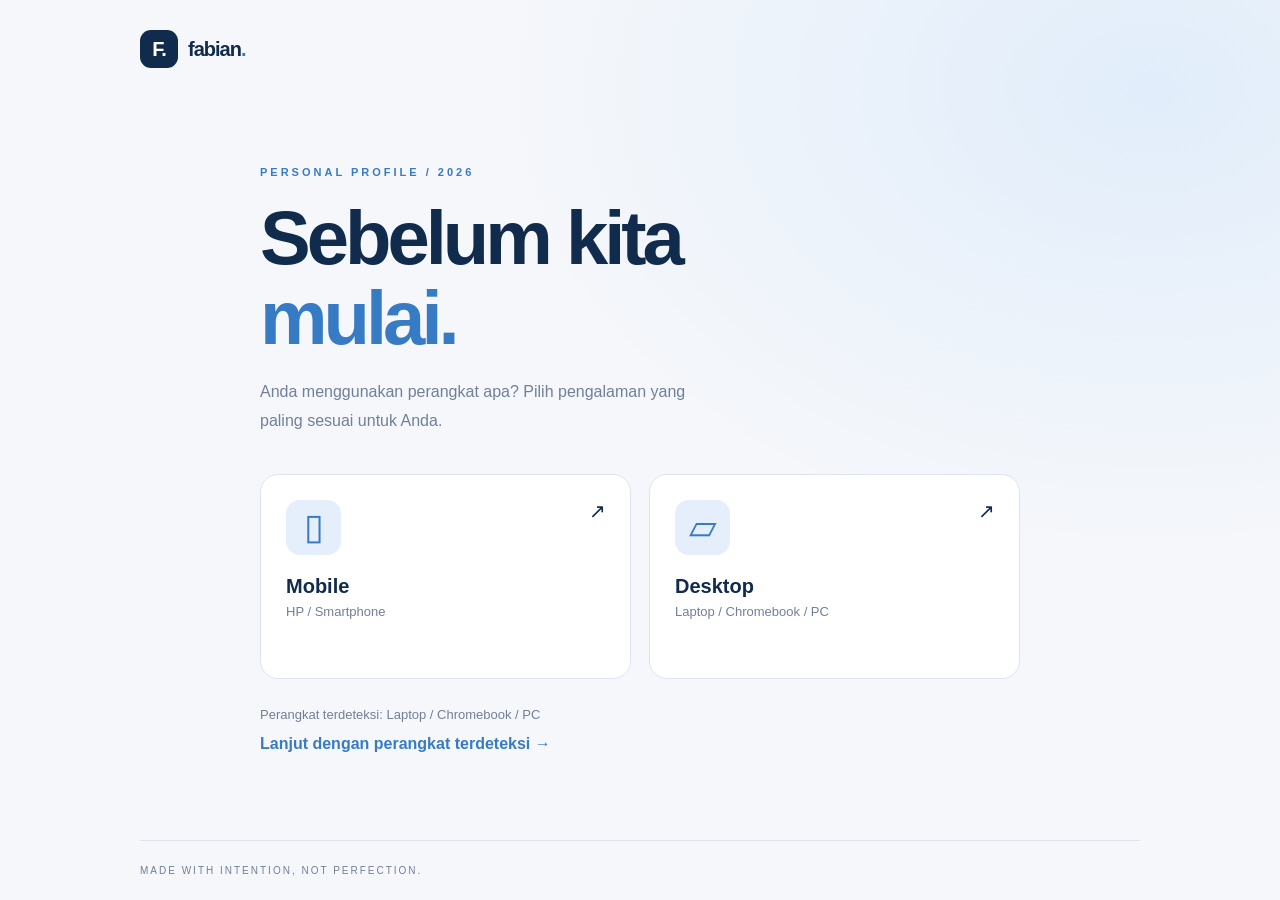
==== commit dc6071c5: "Implement device mode check and redirection Add script to handle device mode redirection" ====
--- a/index.html
+++ b/index.html
@@ -2,6 +2,17 @@
 <!DOCTYPE html>
 <html lang="id">
 <head>
+  <script>
+  (function () {
+    const savedMode = sessionStorage.getItem("fabianDeviceMode");
+
+    if (!savedMode) {
+      window.location.replace("./device.html");
+    } else {
+      document.documentElement.dataset.device = savedMode;
+    }
+  })();
+</script>
   <meta charset="UTF-8">
   <meta name="viewport" content="width=device-width, initial-scale=1.0">
   <meta name="theme-color" content="#102b4c">
